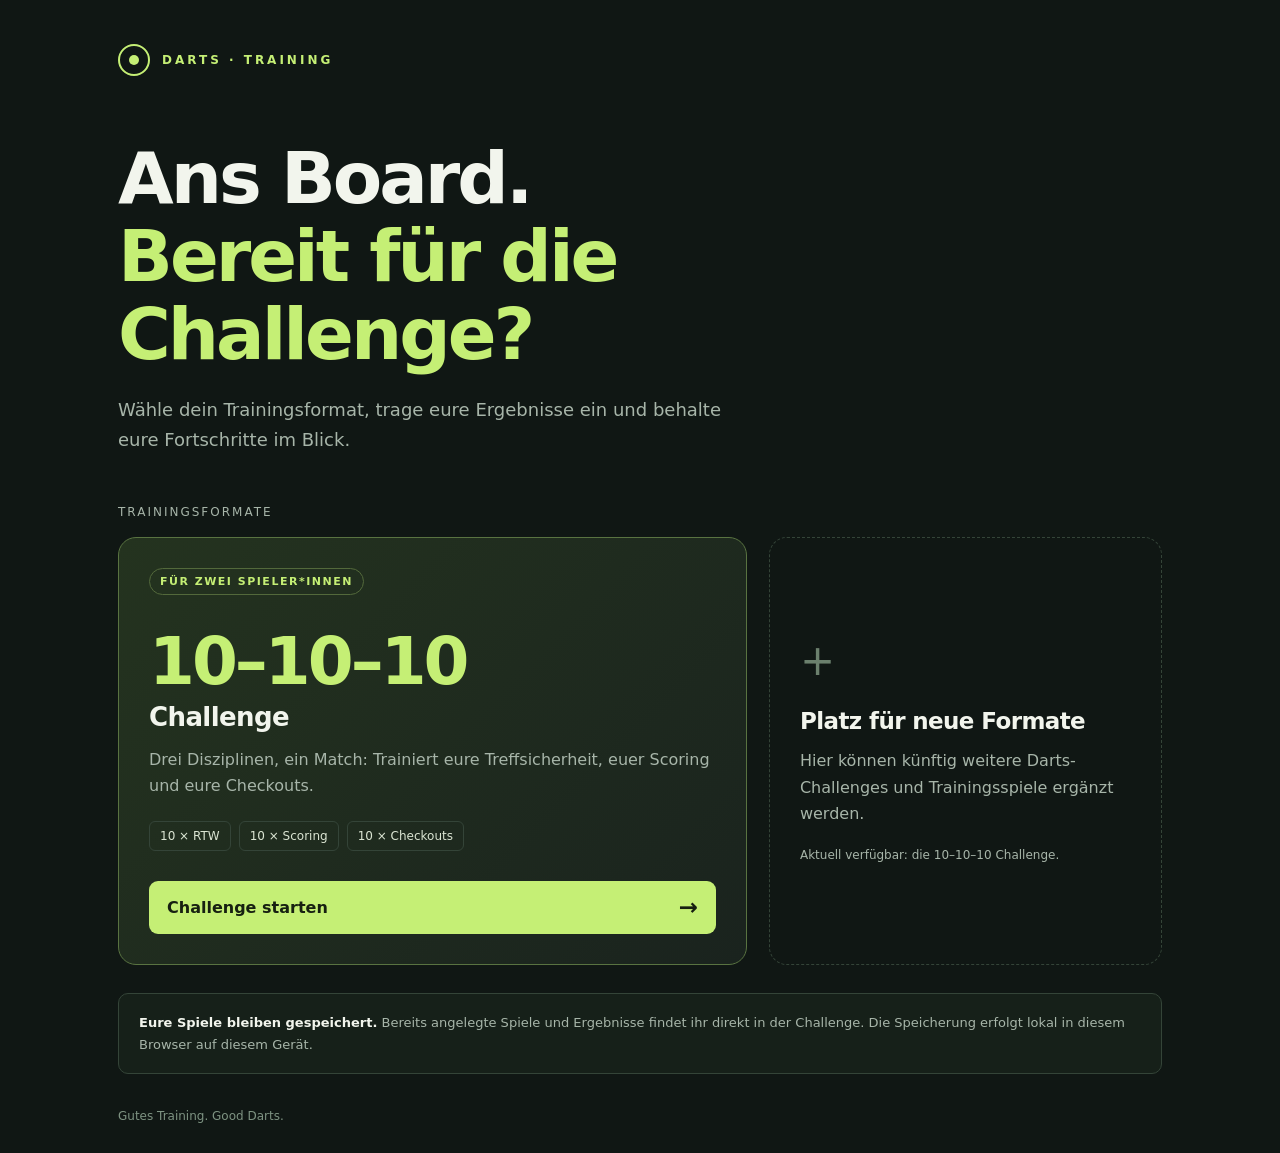
==== index.html @ c8e46a80 "Add darts training project structure Co-authored-by: Copilot <223556219+Copilot@users.noreply.github" ====
<!doctype html>
<html lang="de">
<head>
<meta charset="utf-8">
<meta name="viewport" content="width=device-width, initial-scale=1">
<meta name="description" content="Darts-Training im Sportheim: Trainingsformat auswählen und direkt losspielen.">
<title>Darts · Trainingsauswahl</title>
<link rel="stylesheet" href="assets/css/main.css">
</head>
<body><main>
<div class="brand"><span class="mark" aria-hidden="true"></span>DARTS · TRAINING</div>
<header><h1>Ans Board.<br><span>Bereit für die Challenge?</span></h1><p>Wähle dein Trainingsformat, trage eure Ergebnisse ein und behalte eure Fortschritte im Blick.</p></header>
<div class="section-title">Trainingsformate</div>
<div class="formats">
<a class="challenge" href="trainings/10-10-10/" aria-label="10–10–10 Challenge starten">
<span class="tag">FÜR ZWEI SPIELER*INNEN</span>
<div class="numbers">10–10–10</div><h2>Challenge</h2>
<p>Drei Disziplinen, ein Match: Trainiert eure Treffsicherheit, euer Scoring und eure Checkouts.</p>
<div class="details"><span>10 × RTW</span><span>10 × Scoring</span><span>10 × Checkouts</span></div>
<div class="cta"><span>Challenge starten</span><span aria-hidden="true">→</span></div>
</a>
<div class="coming"><div class="plus" aria-hidden="true">+</div><h2>Platz für neue Formate</h2><p>Hier können künftig weitere Darts-Challenges und Trainingsspiele ergänzt werden.</p><small>Aktuell verfügbar: die 10–10–10 Challenge.</small></div>
</div>
<div class="storage"><p><strong>Eure Spiele bleiben gespeichert.</strong> Bereits angelegte Spiele und Ergebnisse findet ihr direkt in der Challenge. Die Speicherung erfolgt lokal in diesem Browser auf diesem Gerät.</p></div>
<footer>Gutes Training. Good Darts.</footer>
</main></body></html>
---- assets/css/main.css ----
:root{color-scheme:dark;--bg:#101714;--card:#1a231e;--line:#344438;--green:#c5ef75;--muted:#a7b5a9}*{box-sizing:border-box}body{margin:0;background:var(--bg);color:#f2f5ed;font:16px system-ui,sans-serif}main{max-width:1100px;margin:auto;padding:44px 28px 30px}.brand{display:flex;align-items:center;gap:12px;color:var(--green);font-size:12px;font-weight:800;letter-spacing:3px}.mark{width:32px;height:32px;border:2px solid var(--green);border-radius:50%;display:grid;place-items:center}.mark:before{content:'';width:10px;height:10px;background:var(--green);border-radius:50%}header{padding:64px 0 38px;max-width:760px}h1{font-size:clamp(40px,6vw,72px);line-height:1.08;letter-spacing:-3px;margin:0 0 22px}h1 span{color:var(--green)}p{color:var(--muted);line-height:1.65;margin:0}header p{font-size:18px;max-width:640px}.section-title{font-size:12px;letter-spacing:2px;text-transform:uppercase;color:var(--muted);margin:12px 0 18px}.formats{display:grid;grid-template-columns:1.6fr 1fr;gap:22px}.challenge{display:flex;flex-direction:column;position:relative;border:1px solid #597341;border-radius:18px;padding:30px;text-decoration:none;color:inherit;background:linear-gradient(135deg,#24331f,var(--card));transition:transform .15s,border-color .15s}.challenge:hover{transform:translateY(-3px);border-color:var(--green)}.challenge:focus-visible{outline:3px solid var(--green);outline-offset:5px}.tag{align-self:flex-start;font-size:11px;letter-spacing:1.5px;color:var(--green);border:1px solid #53693b;border-radius:30px;padding:6px 10px;font-weight:700}.numbers{font-size:clamp(44px,6vw,66px);font-weight:850;letter-spacing:-3px;color:var(--green);margin:28px 0 0}h2{font-size:26px;margin:2px 0 15px;letter-spacing:-.6px}.details{display:flex;flex-wrap:wrap;gap:8px;margin:22px 0 30px}.details span{font-size:12px;color:#dbe5d3;border:1px solid var(--line);padding:7px 10px;border-radius:6px}.cta{display:flex;align-items:center;justify-content:space-between;gap:20px;background:var(--green);color:#172011;border-radius:9px;padding:15px 18px;font-weight:750;margin-top:auto}.cta span:last-child{font-size:23px;line-height:1}.coming{border:1px dashed var(--line);border-radius:18px;padding:30px;display:flex;flex-direction:column;justify-content:center}.plus{font-size:42px;color:#6b806d;line-height:1;margin-bottom:24px}.coming h2{font-size:23px;margin-bottom:14px}.coming small{color:var(--muted);margin-top:20px;font-size:12px}.storage{margin-top:28px;padding:18px 20px;background:#162019;border:1px solid var(--line);border-radius:10px;font-size:13px}.storage strong{color:#f2f5ed}footer{padding:35px 0 0;font-size:12px;color:#7e9382}@media(max-width:720px){main{padding:28px 18px}header{padding:44px 0 28px}h1{letter-spacing:-2px}.formats{grid-template-columns:1fr}.challenge,.coming{padding:24px}.coming{min-height:200px}.plus{margin-bottom:14px}}
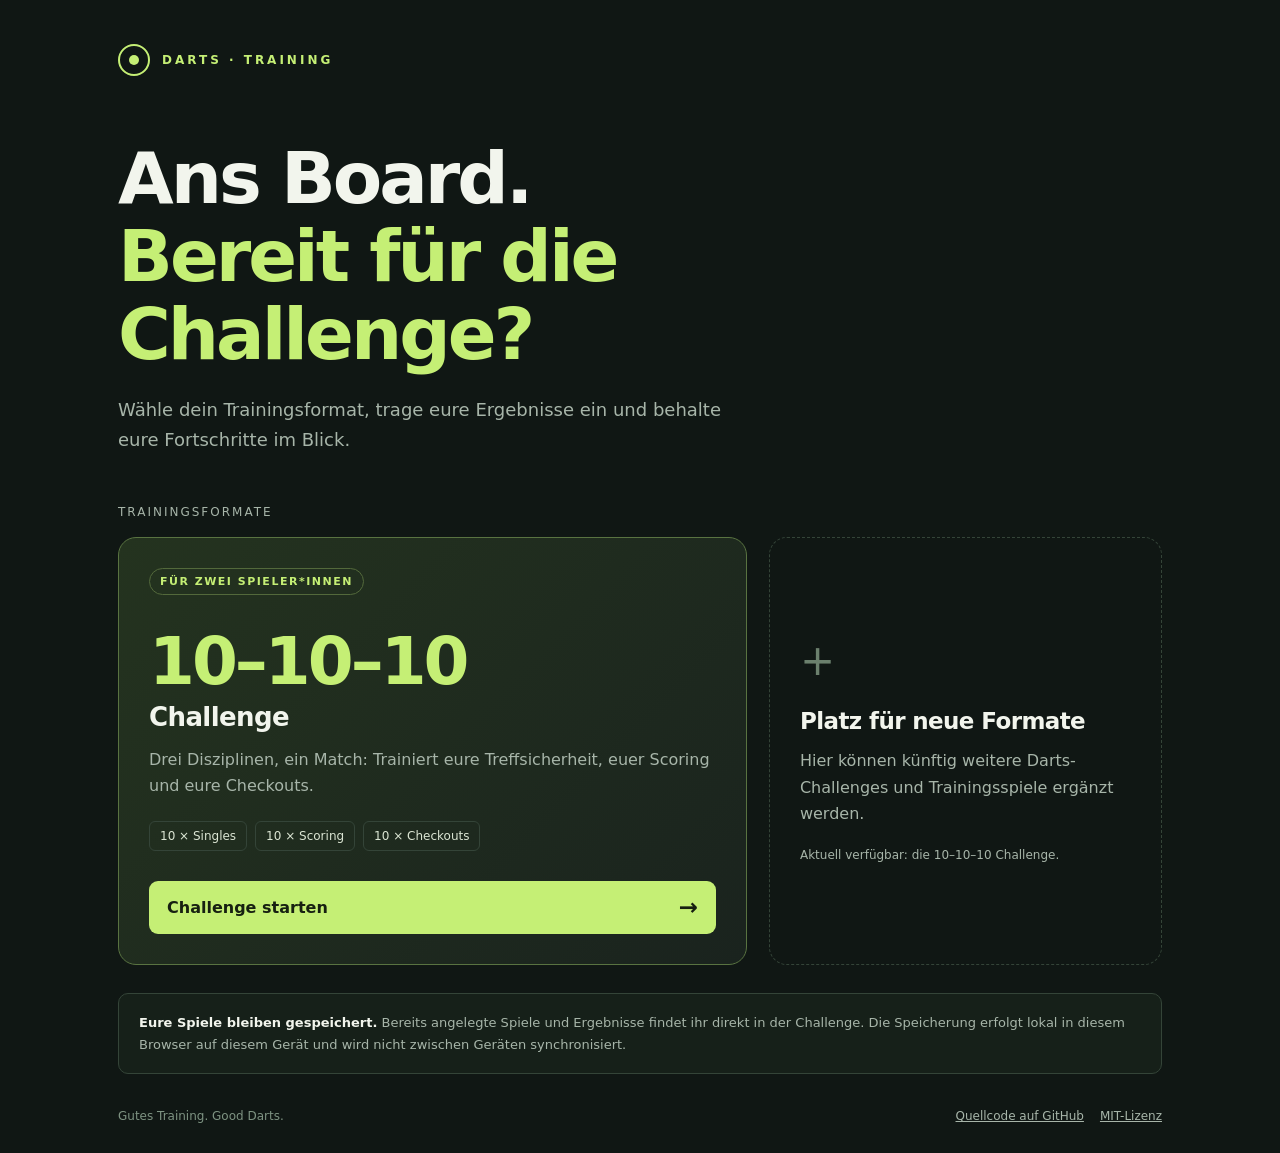
==== commit 0d74a53c: "feat: clarify training rules and improve project guidance - Rename RTW to Singles and clarify scorin" ====
--- a/index.html
+++ b/index.html
@@ -12,15 +12,15 @@
 <header><h1>Ans Board.<br><span>Bereit für die Challenge?</span></h1><p>Wähle dein Trainingsformat, trage eure Ergebnisse ein und behalte eure Fortschritte im Blick.</p></header>
 <div class="section-title">Trainingsformate</div>
 <div class="formats">
-<a class="challenge" href="trainings/10-10-10/" aria-label="10–10–10 Challenge starten">
+<a class="challenge" href="trainings/10-10-10/index.html" aria-label="10–10–10 Challenge starten">
 <span class="tag">FÜR ZWEI SPIELER*INNEN</span>
 <div class="numbers">10–10–10</div><h2>Challenge</h2>
 <p>Drei Disziplinen, ein Match: Trainiert eure Treffsicherheit, euer Scoring und eure Checkouts.</p>
-<div class="details"><span>10 × RTW</span><span>10 × Scoring</span><span>10 × Checkouts</span></div>
+<div class="details"><span>10 × Singles</span><span>10 × Scoring</span><span>10 × Checkouts</span></div>
 <div class="cta"><span>Challenge starten</span><span aria-hidden="true">→</span></div>
 </a>
 <div class="coming"><div class="plus" aria-hidden="true">+</div><h2>Platz für neue Formate</h2><p>Hier können künftig weitere Darts-Challenges und Trainingsspiele ergänzt werden.</p><small>Aktuell verfügbar: die 10–10–10 Challenge.</small></div>
 </div>
-<div class="storage"><p><strong>Eure Spiele bleiben gespeichert.</strong> Bereits angelegte Spiele und Ergebnisse findet ihr direkt in der Challenge. Die Speicherung erfolgt lokal in diesem Browser auf diesem Gerät.</p></div>
-<footer>Gutes Training. Good Darts.</footer>
+<div class="storage"><p><strong>Eure Spiele bleiben gespeichert.</strong> Bereits angelegte Spiele und Ergebnisse findet ihr direkt in der Challenge. Die Speicherung erfolgt lokal in diesem Browser auf diesem Gerät und wird nicht zwischen Geräten synchronisiert.</p></div>
+<footer class="site-footer"><span>Gutes Training. Good Darts.</span><nav aria-label="Projektlinks"><a href="https://github.com/carlptr/darts-trainings" target="_blank" rel="noopener noreferrer">Quellcode auf GitHub</a><a href="https://github.com/carlptr/darts-trainings/blob/main/LICENSE" target="_blank" rel="noopener noreferrer">MIT-Lizenz</a></nav></footer>
 </main></body></html>
--- a/assets/css/main.css
+++ b/assets/css/main.css
@@ -1 +1,2 @@
 :root{color-scheme:dark;--bg:#101714;--card:#1a231e;--line:#344438;--green:#c5ef75;--muted:#a7b5a9}*{box-sizing:border-box}body{margin:0;background:var(--bg);color:#f2f5ed;font:16px system-ui,sans-serif}main{max-width:1100px;margin:auto;padding:44px 28px 30px}.brand{display:flex;align-items:center;gap:12px;color:var(--green);font-size:12px;font-weight:800;letter-spacing:3px}.mark{width:32px;height:32px;border:2px solid var(--green);border-radius:50%;display:grid;place-items:center}.mark:before{content:'';width:10px;height:10px;background:var(--green);border-radius:50%}header{padding:64px 0 38px;max-width:760px}h1{font-size:clamp(40px,6vw,72px);line-height:1.08;letter-spacing:-3px;margin:0 0 22px}h1 span{color:var(--green)}p{color:var(--muted);line-height:1.65;margin:0}header p{font-size:18px;max-width:640px}.section-title{font-size:12px;letter-spacing:2px;text-transform:uppercase;color:var(--muted);margin:12px 0 18px}.formats{display:grid;grid-template-columns:1.6fr 1fr;gap:22px}.challenge{display:flex;flex-direction:column;position:relative;border:1px solid #597341;border-radius:18px;padding:30px;text-decoration:none;color:inherit;background:linear-gradient(135deg,#24331f,var(--card));transition:transform .15s,border-color .15s}.challenge:hover{transform:translateY(-3px);border-color:var(--green)}.challenge:focus-visible{outline:3px solid var(--green);outline-offset:5px}.tag{align-self:flex-start;font-size:11px;letter-spacing:1.5px;color:var(--green);border:1px solid #53693b;border-radius:30px;padding:6px 10px;font-weight:700}.numbers{font-size:clamp(44px,6vw,66px);font-weight:850;letter-spacing:-3px;color:var(--green);margin:28px 0 0}h2{font-size:26px;margin:2px 0 15px;letter-spacing:-.6px}.details{display:flex;flex-wrap:wrap;gap:8px;margin:22px 0 30px}.details span{font-size:12px;color:#dbe5d3;border:1px solid var(--line);padding:7px 10px;border-radius:6px}.cta{display:flex;align-items:center;justify-content:space-between;gap:20px;background:var(--green);color:#172011;border-radius:9px;padding:15px 18px;font-weight:750;margin-top:auto}.cta span:last-child{font-size:23px;line-height:1}.coming{border:1px dashed var(--line);border-radius:18px;padding:30px;display:flex;flex-direction:column;justify-content:center}.plus{font-size:42px;color:#6b806d;line-height:1;margin-bottom:24px}.coming h2{font-size:23px;margin-bottom:14px}.coming small{color:var(--muted);margin-top:20px;font-size:12px}.storage{margin-top:28px;padding:18px 20px;background:#162019;border:1px solid var(--line);border-radius:10px;font-size:13px}.storage strong{color:#f2f5ed}footer{padding:35px 0 0;font-size:12px;color:#7e9382}@media(max-width:720px){main{padding:28px 18px}header{padding:44px 0 28px}h1{letter-spacing:-2px}.formats{grid-template-columns:1fr}.challenge,.coming{padding:24px}.coming{min-height:200px}.plus{margin-bottom:14px}}
+.site-footer{display:flex;justify-content:space-between;align-items:center;gap:12px;flex-wrap:wrap}.site-footer nav{display:flex;gap:16px;flex-wrap:wrap}.site-footer a{color:var(--muted)}.site-footer a:hover,.site-footer a:focus-visible{color:var(--green)}
